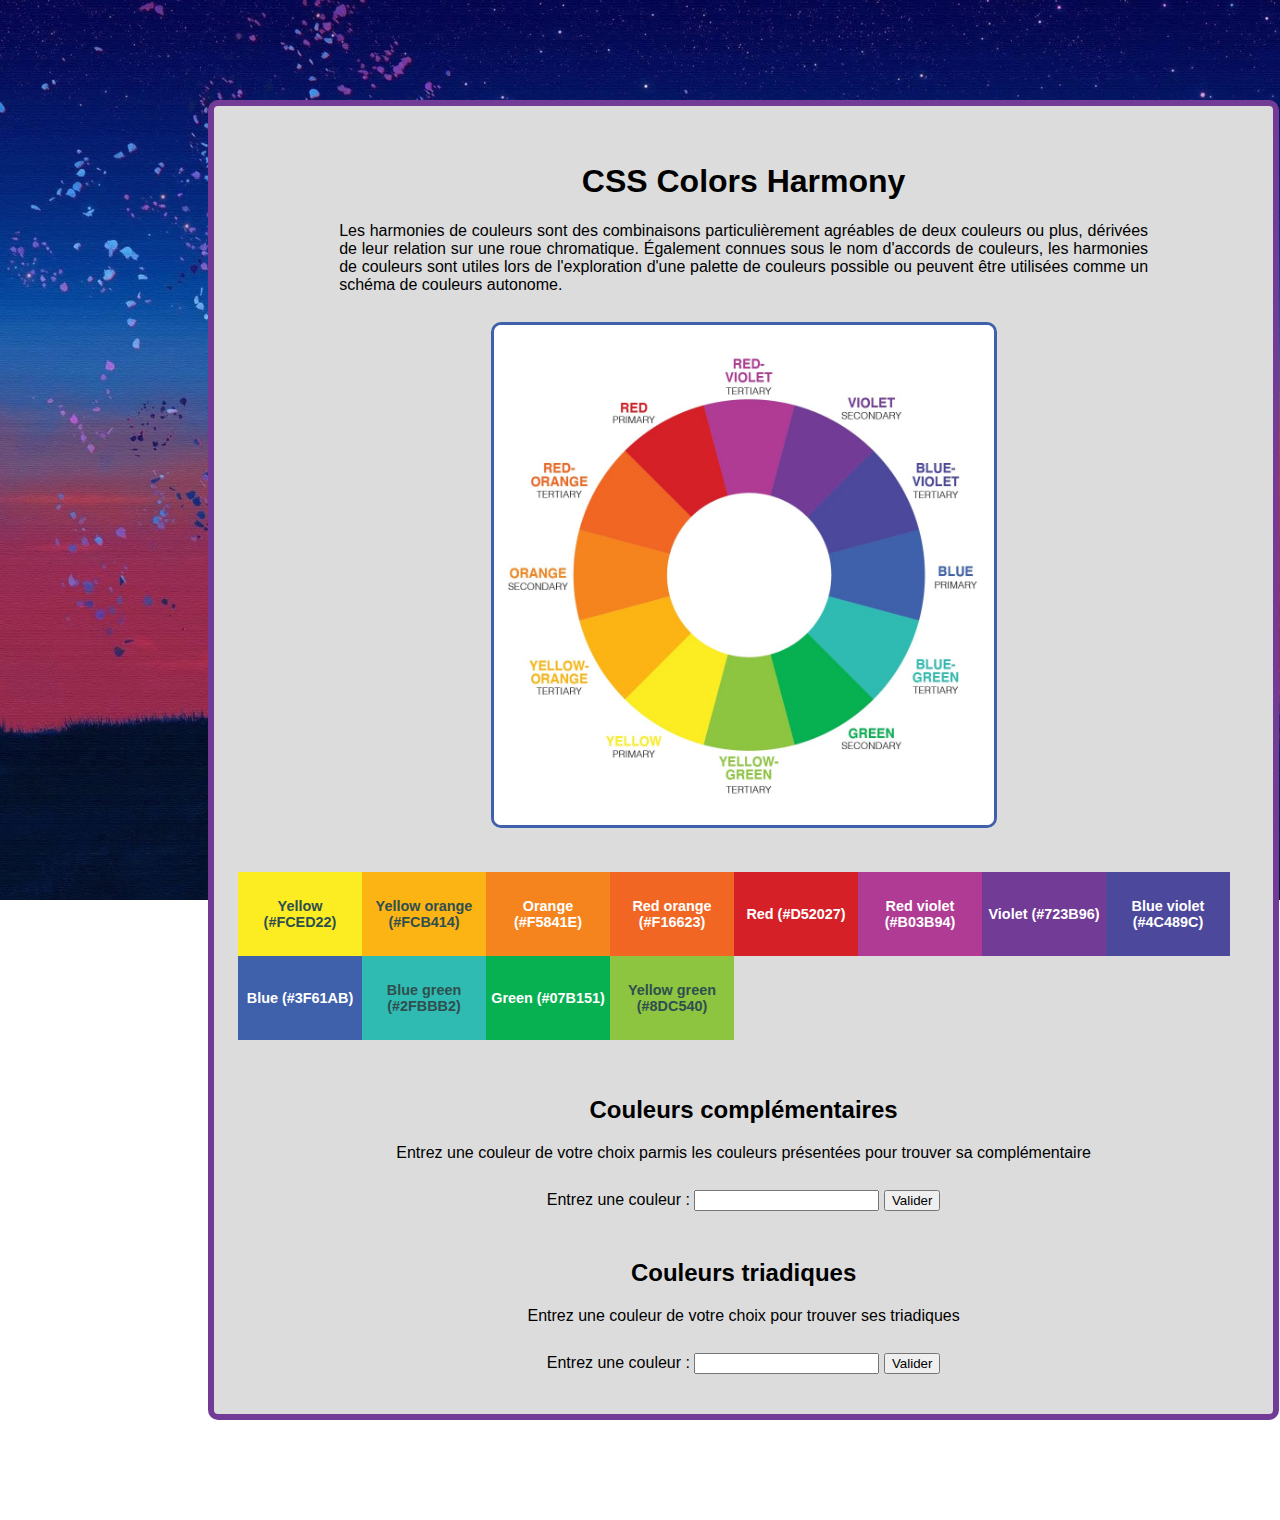
==== index.html @ efd6b46a "Add files via upload" ====
<!DOCTYPE html>
<html lang="fr">

<head>
  <meta charset="UTF-8">
  <meta http-equiv="X-UA-Compatible" content="IE=edge">
  <meta name="viewport" content="width=device-width, initial-scale=1.0">
  <link rel="stylesheet" type="text/css" href="style.css">
  <title>CSS Colors Harmony</title>
</head>

<body>

  <div id="main">

    <div id="conteneur">

      <div class="texte">
        <h1>CSS Colors Harmony</h1>
        <p id="explication">Les harmonies de couleurs sont des combinaisons particulièrement agréables de deux couleurs ou plus, dérivées
          de leur relation sur une roue chromatique. Également connues sous le nom d'accords de couleurs, les harmonies
          de couleurs sont utiles lors de l'exploration d'une palette de couleurs possible ou peuvent être utilisées
          comme un schéma de couleurs autonome.
        </p>
      </div>

      <p><img id="image" src="color_theory.jpg" alt="Roue Chromatique des Couleurs"></p>

      <div id="bloc">
        <div class="color">Yellow (#FCED22)</div>
        <div class="color">Yellow orange (#FCB414)</div>
        <div class="color">Orange (#F5841E)</div>
        <div class="color">Red orange (#F16623)</div>
        <div class="color">Red (#D52027)</div>
        <div class="color">Red violet (#B03B94)</div>
        <div class="color">Violet (#723B96)</div>
        <div class="color">Blue violet (#4C489C)</div>
        <div class="color">Blue (#3F61AB)</div>
        <div class="color">Blue green (#2FBBB2)</div>
        <div class="color">Green (#07B151)</div>
        <div class="color">Yellow green (#8DC540)</div>
      </div>

      <div class="texte">
        <h2>Couleurs complémentaires</h2>
        <p>Entrez une couleur de votre choix parmis les couleurs présentées pour trouver sa complémentaire</p>
      </div>

      <div id="complementaire">
        <label for="color-search">Entrez une couleur :</label>
        <input type="text" id="input">
        <button onclick="complementary();">Valider</button>
        <p class="reponse" id="msg"></p>
      </div>

      <div class="texte">
        <h2>Couleurs triadiques</h2>
        <p>Entrez une couleur de votre choix pour trouver ses triadiques</p>
      </div>

      <div id="triadique">
        <label for="color-search">Entrez une couleur :</label>
        <input type="text" id="input2">
        <button onclick="triadique();">Valider</button>
        <p class="reponse" id="msg2"></p>
      </div>

    </div>

  </div>

  <script src="app.js"></script>
</body>

</html>
---- style.css ----
body {
  font-family: Verdana, Geneva, Tahoma, sans-serif;
  background: url("landscape.jpg") fixed;
  background-size: cover;
}

#main {
  width: 80%;
  margin: 100px 200px 100px 200px;
  padding: 24px;
  background-color:gainsboro;
  border: #723B96 solid 6px;
  border-radius: 10px;
  text-align: center;
}

#conteneur {
  display: flex;
  flex-direction: column;
  justify-content: center;
  align-items: center;
}

#explication {
  text-align: justify;
  width: 80%;
  margin: auto;
}

#image {
  width: 500px;
  height: auto;
  border: #3F61AB solid 3px;
  border-radius: 10px;
}

#bloc {
  display: flex;
  flex-wrap: wrap;
  margin-top: 24px;
  margin-bottom: 24px;
  font-size: 0.9em;
}

.texte {
  margin-top: 12px;
  margin-bottom: 12px;
}

.color {
  display: flex;
  justify-content: center;
  align-items: center;
}

.reponse {
  font-style: italic;
}

.color:nth-child(1) {
  width: 120px;
  height: 80px;
  background-color: #FCED22;
  text-align: center;
  color: rgb(47,79,79);
  font-weight: bold;
  padding: 2px;
}

.color:nth-child(2) {
  width: 120px;
  height: 80px;
  background-color: #FCB414;
  text-align: center;
  color: rgb(47,79,79);
  font-weight: bold;
  padding: 2px;
}

.color:nth-child(3) {
  width: 120px;
  height: 80px;
  background-color: #F5841E;
  text-align: center;
  color: white;
  font-weight: bold;
  padding: 2px;
}

.color:nth-child(4) {
  width: 120px;
  height: 80px;
  background-color: #F16623;
  text-align: center;
  color: white;
  font-weight: bold;
  padding: 2px;
}

.color:nth-child(5) {
  width: 120px;
  height: 80px;
  background-color: #D52027;
  text-align: center;
  color: white;
  font-weight: bold;
  padding: 2px;
}

.color:nth-child(6) {
  width: 120px;
  height: 80px;
  background-color: #B03B94;
  text-align: center;
  color: white;
  font-weight: bold;
  padding: 2px;
}

.color:nth-child(7) {
  width: 120px;
  height: 80px;
  background-color: #723B96;
  text-align: center;
  color: white;
  font-weight: bold;
  padding: 2px;
}

.color:nth-child(8) {
  width: 120px;
  height: 80px;
  background-color: #4C489C;
  text-align: center;
  color: white;
  font-weight: bold;
  padding: 2px;
}

.color:nth-child(9) {
  width: 120px;
  height: 80px;
  background-color: #3F61AB;
  text-align: center;
  color: white;
  font-weight: bold;
  padding: 2px;
}

.color:nth-child(10) {
  width: 120px;
  height: 80px;
  background-color: #2FBBB2;
  text-align: center;
  color:rgb(47,79,79);
  font-weight: bold;
  padding: 2px;
}

.color:nth-child(11) {
  width: 120px;
  height: 80px;
  background-color: #07B151;
  text-align: center;
  color: white;
  font-weight: bold;
  padding: 2px;
}

.color:nth-child(12) {
  width: 120px;
  height: 80px;
  background-color: #8DC540;
  text-align: center;
  color: rgb(47,79,79);
  font-weight: bold;
  padding: 2px;
}
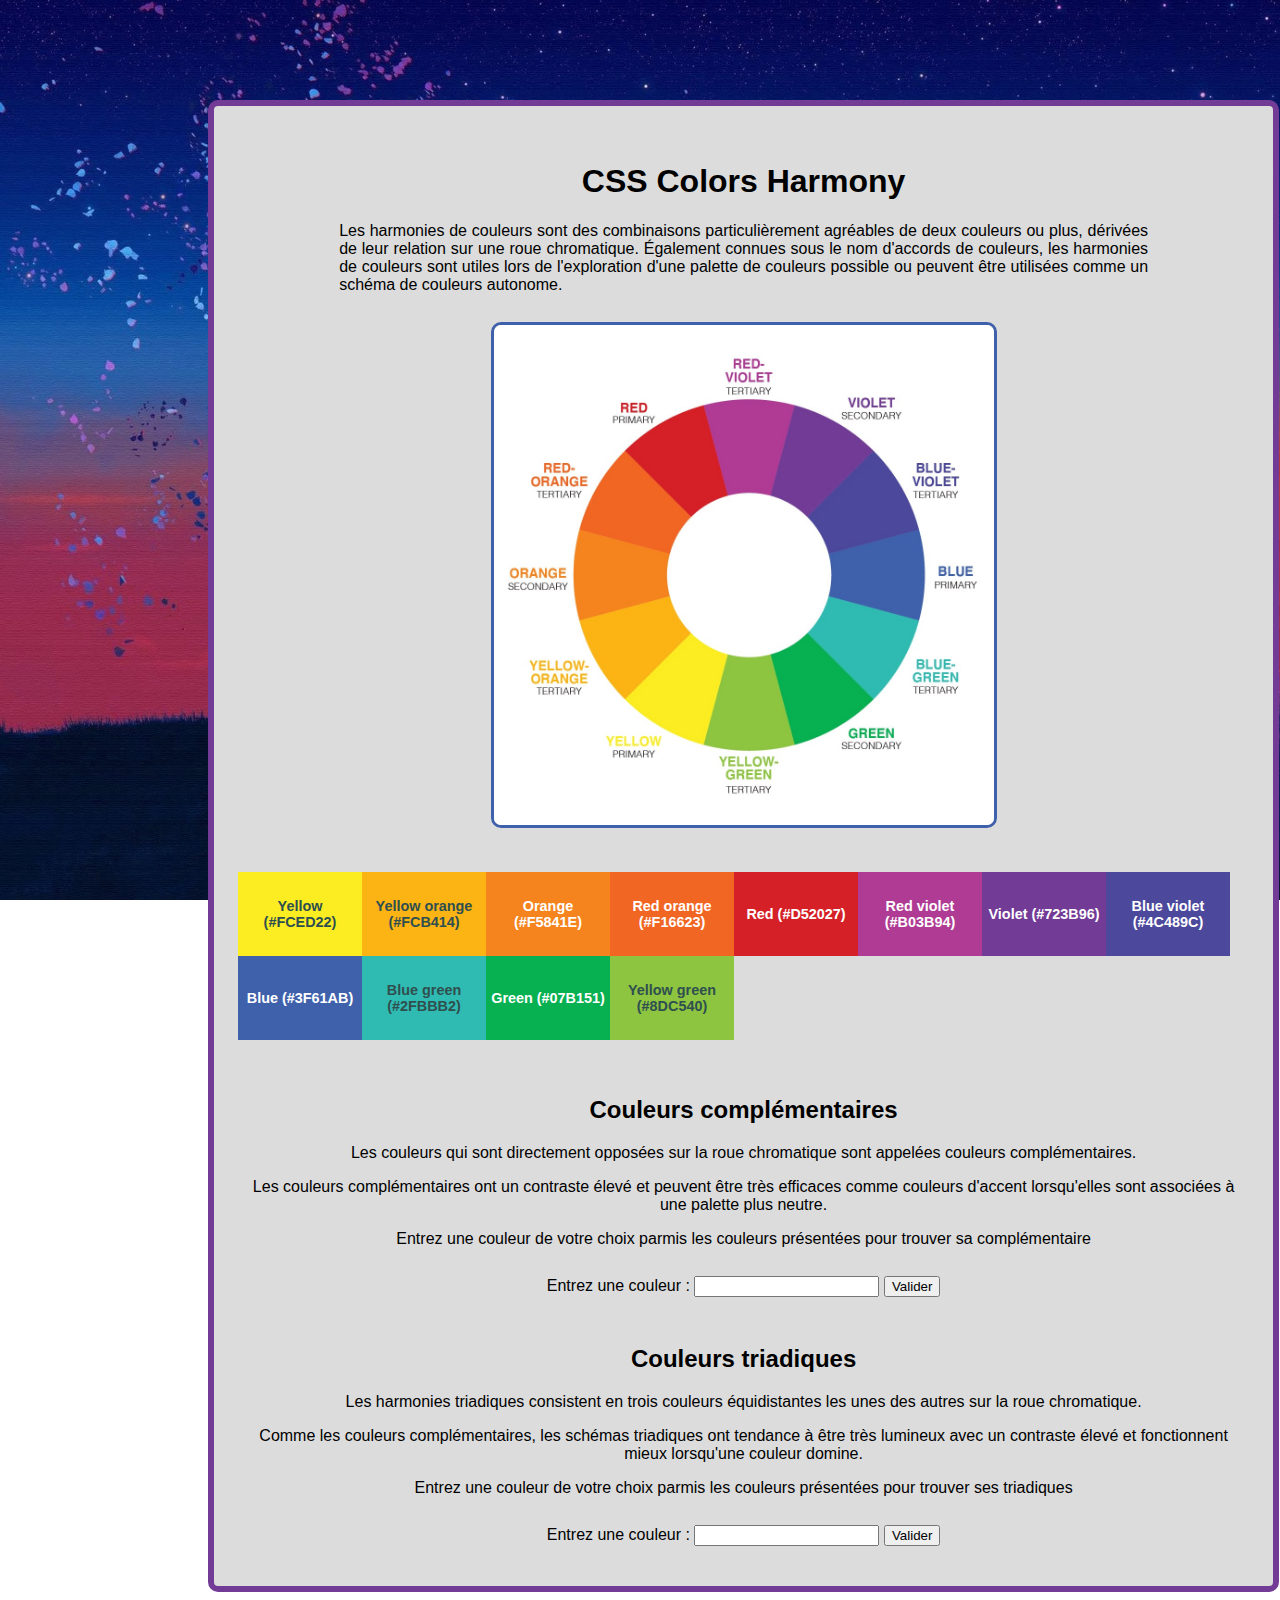
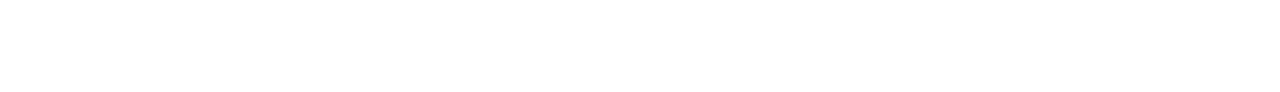
==== commit 0d070407: "Format app.js and index.html" ====
--- a/index.html
+++ b/index.html
@@ -17,7 +17,8 @@
 
       <div class="texte">
         <h1>CSS Colors Harmony</h1>
-        <p id="explication">Les harmonies de couleurs sont des combinaisons particulièrement agréables de deux couleurs ou plus, dérivées
+        <p id="explication">Les harmonies de couleurs sont des combinaisons particulièrement agréables de deux couleurs
+          ou plus, dérivées
           de leur relation sur une roue chromatique. Également connues sous le nom d'accords de couleurs, les harmonies
           de couleurs sont utiles lors de l'exploration d'une palette de couleurs possible ou peuvent être utilisées
           comme un schéma de couleurs autonome.
@@ -43,6 +44,14 @@
 
       <div class="texte">
         <h2>Couleurs complémentaires</h2>
+        <p class="explication">
+          Les couleurs qui sont directement opposées sur la roue chromatique sont appelées
+          couleurs complémentaires.
+        </p>
+        <p class="explication">
+          Les couleurs complémentaires ont un contraste élevé et peuvent être très efficaces comme couleurs d'accent
+          lorsqu'elles sont associées à une palette plus neutre.
+        </p>
         <p>Entrez une couleur de votre choix parmis les couleurs présentées pour trouver sa complémentaire</p>
       </div>
 
@@ -55,13 +64,21 @@
 
       <div class="texte">
         <h2>Couleurs triadiques</h2>
-        <p>Entrez une couleur de votre choix pour trouver ses triadiques</p>
+        <p class="explication">Les harmonies triadiques consistent en trois couleurs équidistantes les unes des autres
+          sur la roue
+          chromatique.
+        </p>
+        <p class="explication">
+          Comme les couleurs complémentaires, les schémas triadiques ont tendance à être très lumineux avec
+          un contraste élevé et fonctionnent mieux lorsqu'une couleur domine.
+        </p>
+        <p>Entrez une couleur de votre choix parmis les couleurs présentées pour trouver ses triadiques</p>
       </div>
 
-      <div id="triadique">
+      <div id="triadic">
         <label for="color-search">Entrez une couleur :</label>
         <input type="text" id="input2">
-        <button onclick="triadique();">Valider</button>
+        <button onclick="triadic();">Valider</button>
         <p class="reponse" id="msg2"></p>
       </div>
 
@@ -72,4 +89,4 @@
   <script src="app.js"></script>
 </body>
 
-</html>+</html>
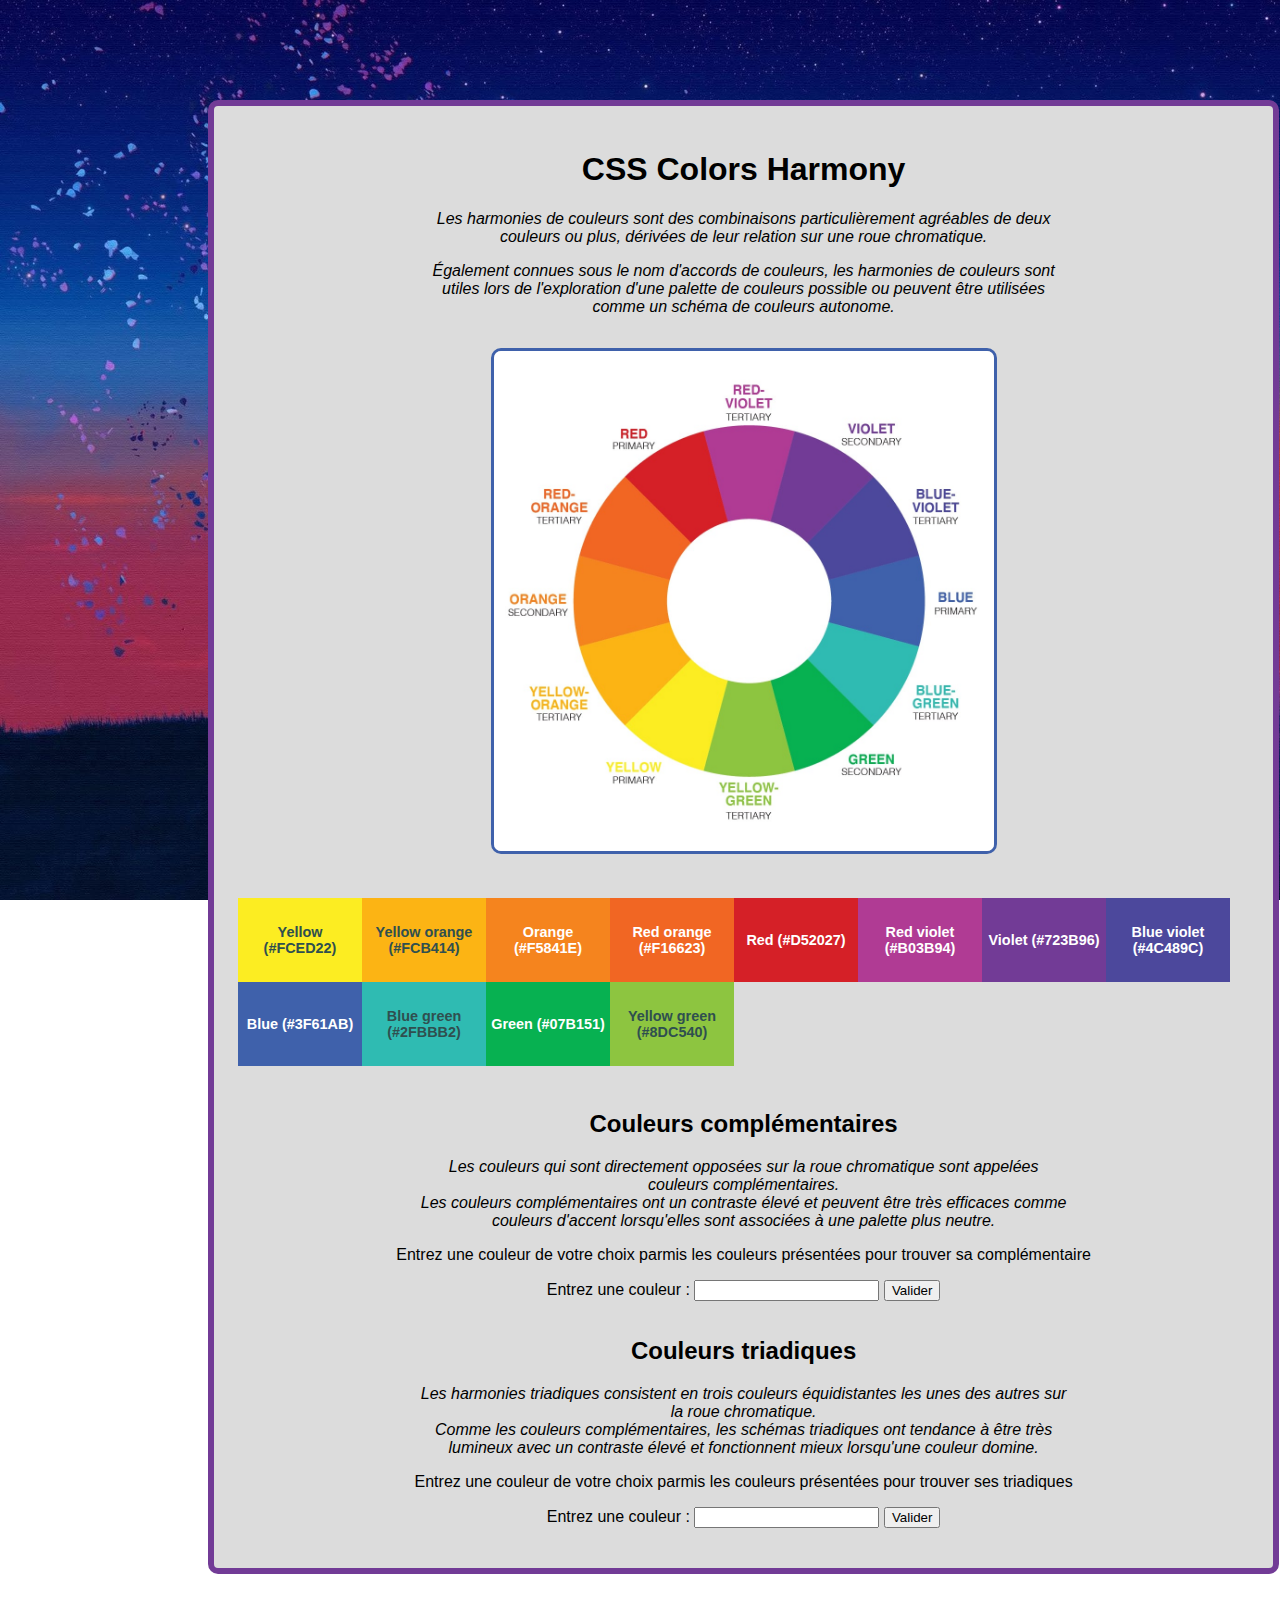
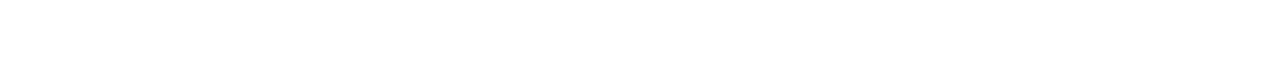
==== commit e8f8bbe9: "Add files via upload" ====
--- a/index.html
+++ b/index.html
@@ -17,12 +17,18 @@
 
       <div class="texte">
         <h1>CSS Colors Harmony</h1>
-        <p id="explication">Les harmonies de couleurs sont des combinaisons particulièrement agréables de deux couleurs
-          ou plus, dérivées
-          de leur relation sur une roue chromatique. Également connues sous le nom d'accords de couleurs, les harmonies
-          de couleurs sont utiles lors de l'exploration d'une palette de couleurs possible ou peuvent être utilisées
-          comme un schéma de couleurs autonome.
-        </p>
+        <div class="explication">
+          <p>
+            Les harmonies de couleurs sont des combinaisons particulièrement agréables de deux couleurs
+            ou plus, dérivées
+            de leur relation sur une roue chromatique.
+          </p> 
+          <p>
+            Également connues sous le nom d'accords de couleurs, les harmonies
+            de couleurs sont utiles lors de l'exploration d'une palette de couleurs possible ou peuvent être utilisées
+            comme un schéma de couleurs autonome.
+          </p>
+        </div>
       </div>
 
       <p><img id="image" src="color_theory.jpg" alt="Roue Chromatique des Couleurs"></p>
@@ -89,4 +95,4 @@
   <script src="app.js"></script>
 </body>
 
-</html>
+</html>--- a/style.css
+++ b/style.css
@@ -21,10 +21,11 @@
   align-items: center;
 }
 
-#explication {
-  text-align: justify;
+.explication {
+  text-align: center;
   width: 80%;
   margin: auto;
+  font-style: italic;
 }
 
 #image {
@@ -45,6 +46,9 @@
 .texte {
   margin-top: 12px;
   margin-bottom: 12px;
+  text-align: center;
+  width: 80%;
+  margin: auto;
 }
 
 .color {
@@ -54,7 +58,7 @@
 }
 
 .reponse {
-  font-style: italic;
+  font-weight: bold;
 }
 
 .color:nth-child(1) {
